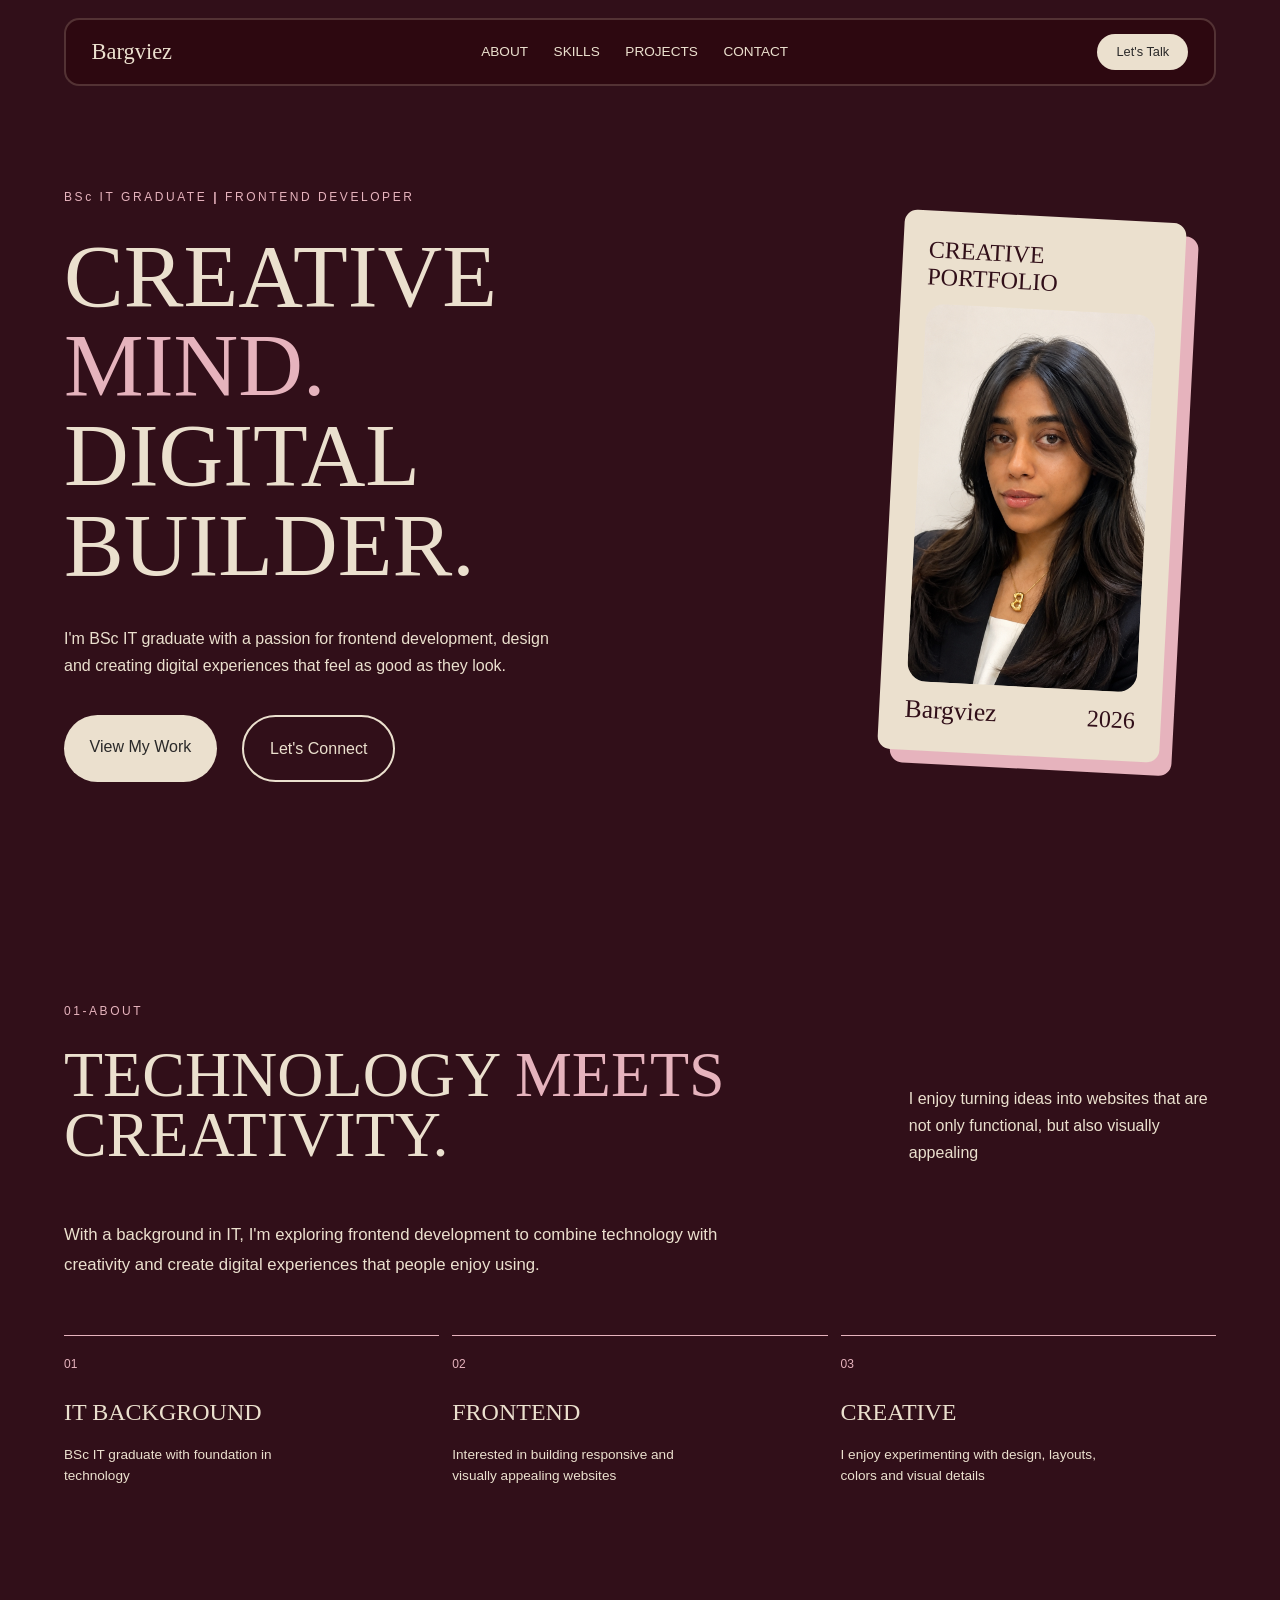
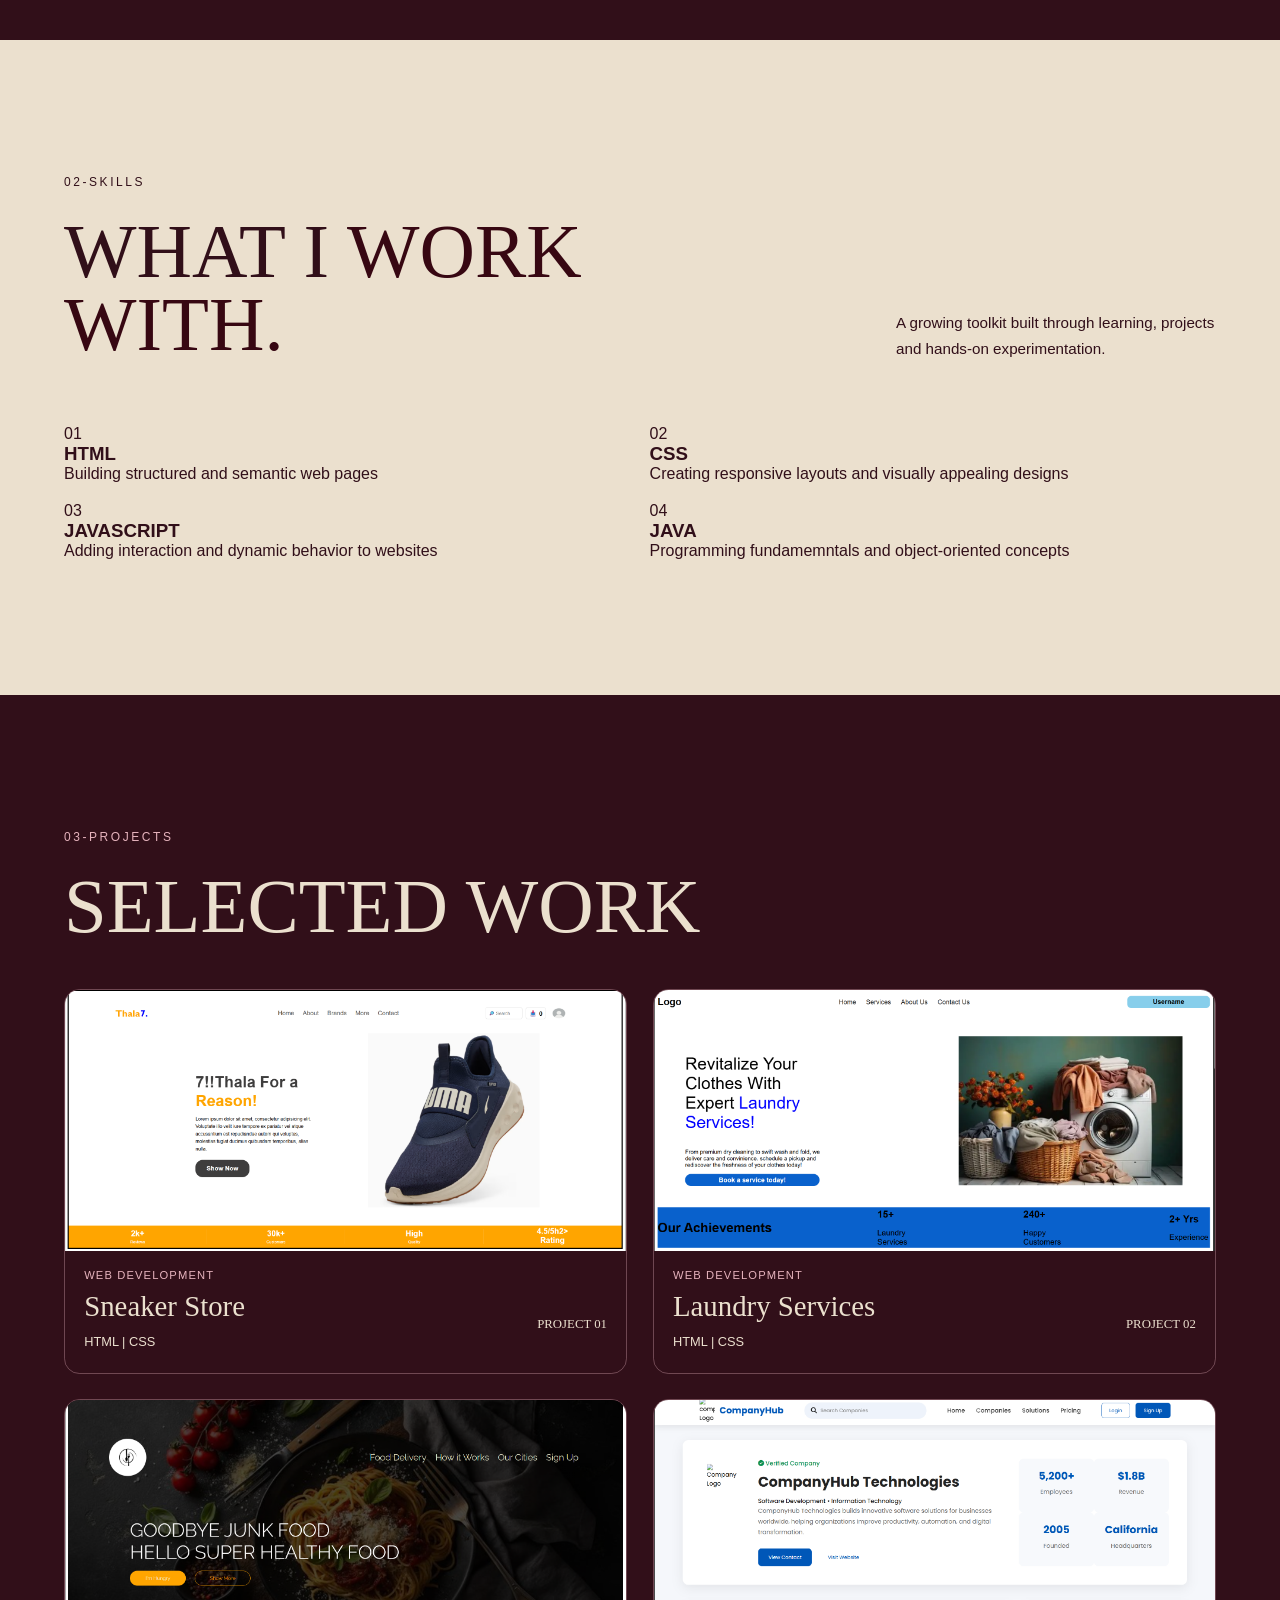
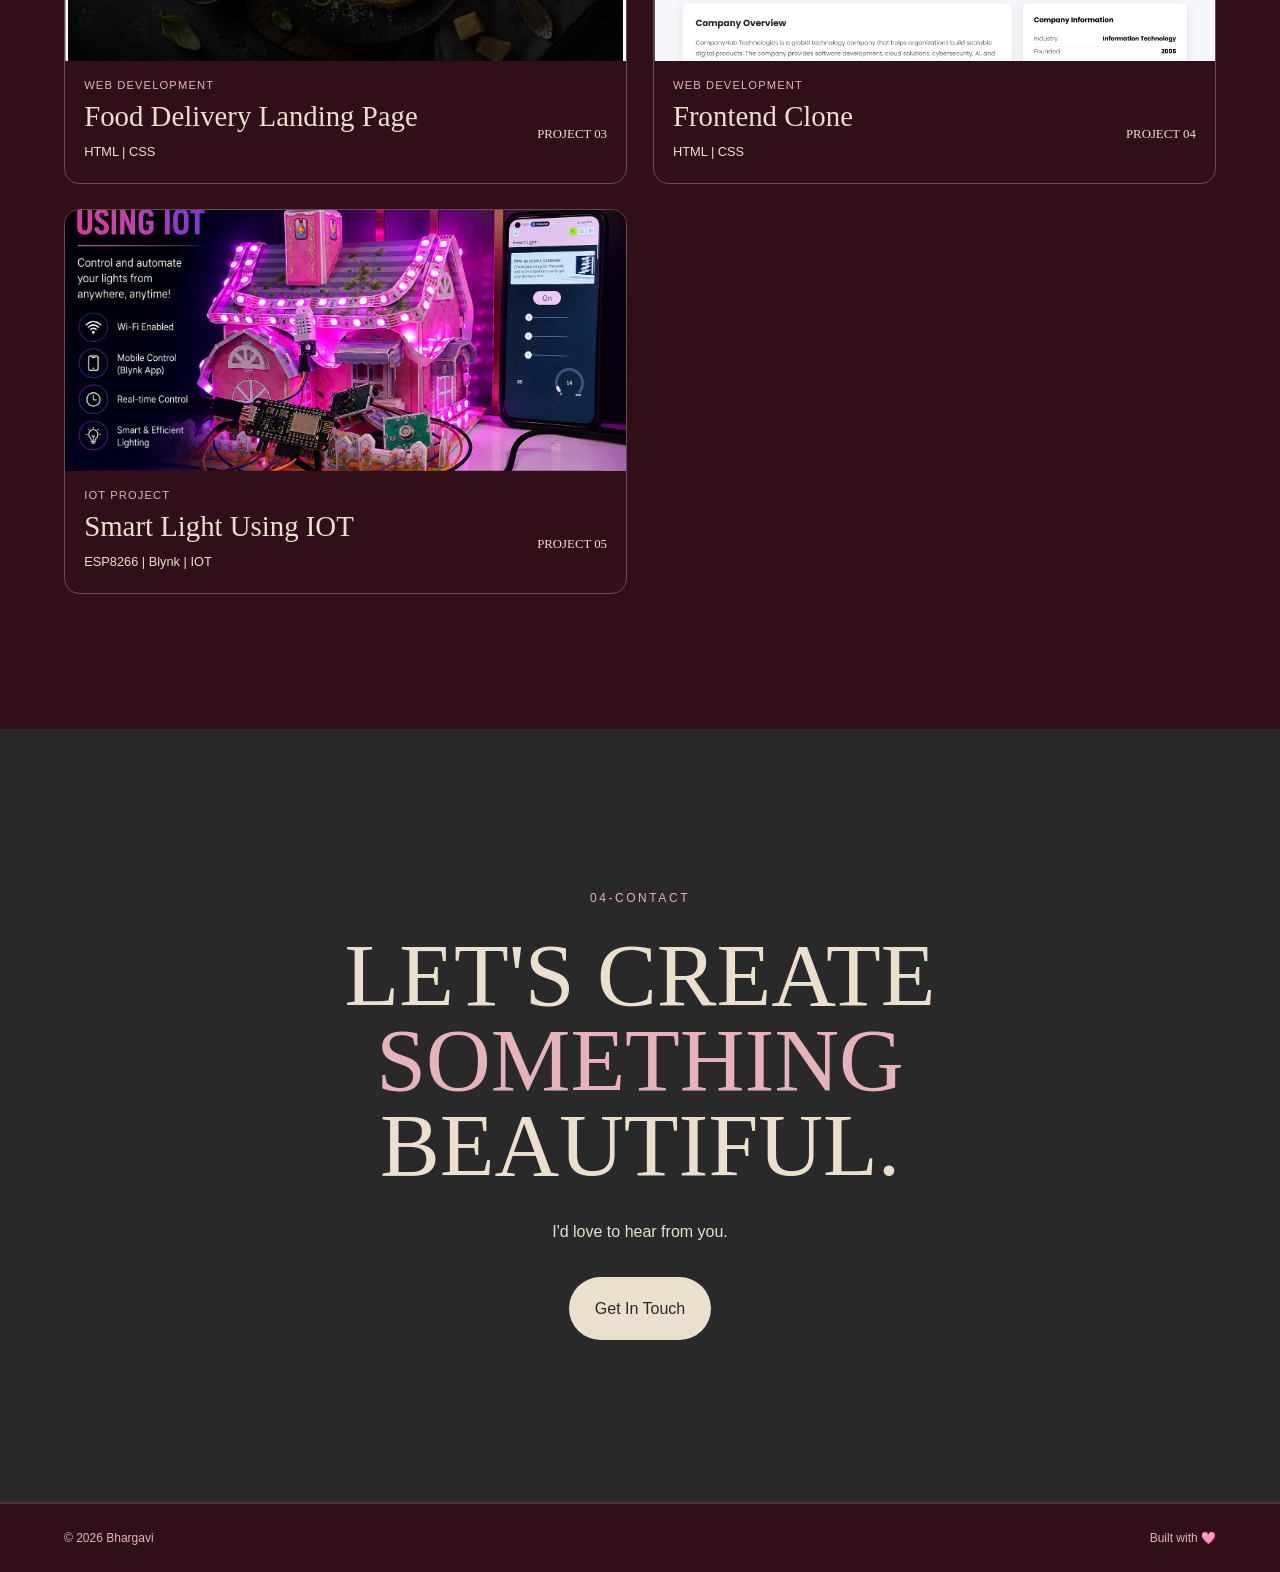
==== index.html @ 29aa765c "Add portfolio projects and source code" ====
<!DOCTYPE html>
<html lang="en">
<head>
    <meta charset="UTF-8">
    <meta name="viewport" content="width=device-width, initial-scale=1.0">
    <title>Bhargavi | Portfolio</title>
    <link rel="stylesheet" href="style.css">
</head>
<body>
    
<header class="navbar">
<a href="#" class="logo">Bargviez</a>
<nav>
    <a href="#about">ABOUT</a>
    <a href="#skills">SKILLS</a>
    <a href="#projects">PROJECTS</a>
    <a href="#contact">CONTACT</a>
</nav>
<a href="#contact" class="nav-button">Let's Talk</a>
</header>

<main>
    <section class="hero">
        <div class="hero-content">
            <p class="small-heading"> 
                BSc IT GRADUATE <b>|</b> FRONTEND DEVELOPER
            </p>
            <h1>CREATIVE<span>MIND.</span>DIGITAL BUILDER.</h1>
            <p class="hero-description"> 
                I'm BSc IT graduate with a passion for frontend development, design and creating digital experiences that feel as good as they look.
            </p>
            
            <div class="hero-buttons">
                <a href="#projects" class="primary-button">View My Work</a>
                <a href="#contact" class="secondary-button">Let's Connect</a>
            </div>
        </div>

        <div class="hero-visual">
            <div class="visual-card">
            <p>CREATIVE<br>PORTFOLIO</p>
            <img src="Profile.png" alt="">
            <div class="card-bottom">
            <span>Bargviez</span>
            <span>2026</span>
            </div>
</div>
        </div>
    </section>

    <section id="about" class="about">

    <p class="section-label">01-ABOUT</p>
        
    <div class="about-heading">
        <h2>TECHNOLOGY 
            <span>MEETS</span> 
            CREATIVITY.</h2>
        <p class="about-intro">
            I enjoy turning ideas into websites that are not only functional, but also visually appealing
        </p>
    </div>
    <div class="about-content">
        <p class="about-text">
            With a background in IT, I'm exploring frontend development to combine technology with creativity and create digital experiences that people enjoy using.
        </p>
            <div class="about-cards">
                <div class="about-card">
                    <span>01</span>
                    <h3>IT BACKGROUND</h3>
                    <p>BSc IT graduate with foundation in technology</p>
                </div>
                <div class="about-card">
                    <span>02</span>
                    <h3>FRONTEND</h3>
                    <p>Interested in building responsive and visually appealing websites</p>
                </div>
                    <div class="about-card">
                    <span>03</span>
                    <h3>CREATIVE</h3>
                    <p>
                        I enjoy experimenting with design, layouts, colors and visual details
                    </p>
                </div>
            </div>
    </div>
    </section>

    <section id="skills" class="skills">
        <p class="section-label">02-SKILLS</p>
        <div class="skills-heading">
            <h2>WHAT I
                <span>WORK WITH.</span>
            </h2>
            <p>
                A growing toolkit built through learning, 
                projects and hands-on experimentation.
            </p>
        </div>
        <div class="skills-grid">
            <div class="skill-crad">
                <span>01</span>
                <div>
                    <h3>HTML</h3>
                    <p>Building structured and semantic
                        web pages
                    </p>
                </div>
            </div>
            <div class="skill-crad">
                <span>02</span>
                <div>
                    <h3>CSS</h3>
                    <p>Creating responsive layouts and 
                        visually appealing designs
                    </p>
                </div>
            </div>
            <div class="skill-crad">
                <span>03</span>
                <div>
                    <h3>JAVASCRIPT</h3>
                    <p>Adding interaction and dynamic
                        behavior to websites
                    </p>
                </div>
            </div>
            <div class="skill-crad">
                <span>04</span>
                <div>
                    <h3>JAVA</h3>
                    <p>Programming fundamemntals and 
                        object-oriented concepts
                    </p>
                </div>
            </div>
        </div>
    </section>

    <section id="projects" class="projects">

        <p class="section-label">03-PROJECTS</p>
        
        <h2>SELECTED WORK</h2>
        
        <div class="projects-grid">
            
            <a href="Projects/CSS-Mini-Project-Sneaker-Store-main/index.html" class="project-link">
            <article class="project-card">
            <div class="project-img">
            <img src="images/Sneaker_Shoe.png" alt="">
            </div>
            <div class="project-info">
            <p>WEB DEVELOPMENT</p>
            <div class="project-title">
            <h3>Sneaker Store</h3>
            <span class="project-num">PROJECT 01</span>
            </div>
            <span>HTML | CSS</span>
            </div>
            </article>
            </a>

            <a href="Projects/Laundry-Service-Web-App-main/index.html" class="project-link">            
            <article class="project-card">
            <div class="project-img">
            <img src="images/Laundry_Service.png" alt="">
            </div>
            <div class="project-info">
            <p>WEB DEVELOPMENT</p>
            <div class="project-title">
            <h3>Laundry Services</h3>
            <span class="project-num">PROJECT 02</span>
            </div>
            <span>HTML | CSS</span>
            </div>
            </article>
            </a>

            <a href="Projects/Responsive-Food-Delivery-Landing-Page-main/index.html" class="project-link">
            <article class="project-card">    
            <div class="project-img">
            <img src="images/Food_Landing_Page.png" alt="">
            </div>
            <div class="project-info">
            <p>WEB DEVELOPMENT</p>
            <div class="project-title">
            <h3>Food Delivery Landing Page</h3>
            <span class="project-num">PROJECT 03</span>
            </div>
            <span>HTML | CSS</span>
            </div>
            </article>
            </a>

            <a href="Projects/Frontend_Clone-main/index.html" class="project-link">
            <article class="project-card">
            <div class="project-img">
            <img src="images/Frontend_Clone.png" alt="">
            </div>
            <div class="project-info">
            <p>WEB DEVELOPMENT</p>
            <div class="project-title">
            <h3>Frontend Clone</h3>
            <span class="project-num">PROJECT 04</span>
            </div>
            <span>HTML | CSS</span>
            </div>
            </article>
            </a>

            <article class="project-card">
            <div class="project-img">
            <img src="images/Smart_Light.png" alt="">
            </div>
            <div class="project-info">
            <p>IOT PROJECT</p>
            <div class="project-title">
            <h3>Smart Light Using IOT</h3>
            <span class="project-num">PROJECT 05</span>
            </div>
            <span>ESP8266 | Blynk | IOT</span>
            </div>
        </article>
        </div>
    </section>

    <section id="contact" class="contact">
        <p class="section-label">04-CONTACT</p>
        <h2>LET'S CREATE <span>SOMETHING</span> BEAUTIFUL.</h2>
        <p>I'd love to hear from you.</p>
        <a href="mailto:bhargaviambre1605@gmail.com " class="primary-button">
            Get In Touch
        </a>

    </section>
</main>

    <footer>
        <p>© 2026 Bhargavi</p>
        <p>Built with 🩷</p>
    </footer>
</body>
</html>
---- style.css ----
:root {
    --burgundy : #310f19;
    --burgundy-dark : #370712;
    --nude: #ebe0ce;
    --rose-smoke: #e6b3bd;
    --off-black: #2a2929;
    --white: #efeae3;

    --heading-font:Georgia, serif;
    --body-font: Arial, sans-serif;
}

*{
    margin: 0;
    padding: 0;
    box-sizing: border-box;
}
html{
    scroll-behavior: smooth;
}
body{
    background-color: var(--burgundy);
    color: var(--nude);
    font-family: var(--body-font);
}

.navbar{
    width: 90%;
    margin: 2vh auto;
    padding: 1.5vh 2vw;
    display: flex;
    align-items: center;
    justify-content: space-between;
    border: 0.2vw solid rgba(232, 217, 193, 0.2);
    border-radius: 1.2vw;
    background-color: rgba(45, 7, 13, 0.7);
}

.logo{
    color: var(--nude);
    text-decoration: none;
    font-family: var(--heading-font);
    font-size: 1.4rem;
}
.navbar nav{
    display: flex;
    gap: 2vw;
}
.navbar nav a{
    color: var(--nude);
    text-decoration: none;
    font-size: 0.85rem;
    transition: 0.3s;
}
.navbar nav a:hover{
    color: var(--rose-smoke);
}

.nav-button{
    text-decoration: none;
    color: var(--off-black);
    background-color: var(--nude);
    padding: 1.2vh 1.5vw;
    border-radius: 2vw;
    font-size: 0.8rem;
    transition: 0.3s;
}
.nav-button:hover{
    background-color: var(--rose-smoke);
}

.hero{
    min-height: 85vh;
    width: 90%;
    margin: auto;
    display: flex;
    align-items: center;
    justify-content: space-between;
    gap: 5vw;
}
.hero-content{
    width: 58%;
}

.small-heading, .section-label{
    color: var(--rose-smoke);
    font-size: 0.75rem;
    letter-spacing: 0.16rem;
    margin-bottom: 3vh;
}
.hero h1{
    font-family: var(--heading-font);
    font-size: clamp(3rem, 7vw, 7rem);
    font-weight: normal;
    line-height: 1;
    margin-bottom: 4vh;
}

.hero h1 span{
    display: block;
    color: var(--rose-smoke);
}
.hero-description{
    width: 75%;
    color: var(--nude);
    line-height: 1.7;
    font-size: 1rem;
    margin-bottom: 4vh;
}

.hero-buttons{
    display: flex;
    gap: 2vw;
}
.primary-button, .secondary-button{
    display: inline-block;
    padding: 2.5vh 2vw;
    text-decoration: none;
    border-radius: 3vw;
    transition: 0.3s;
}
.primary-button{
    background-color: var(--nude);
    color: var(--off-black);
}
.secondary-button{
    border: 0.2vw solid var(--nude);
    color: var(--nude);
}
.primary-button:hover{
    background-color: var(--rose-smoke);
    transform: translateY(-0.5vh);
}
.secondary-button:hover{
    background-color: var(--rose-smoke);
    color: var(--off-black);
    transform: translateY(-0.5vh);
}

.hero-visual{
    width: 32%;
    display: flex;
    justify-content: center;
}
.visual-card{
    width: 22vw;
    height: 60vh;
    background-color: var(--nude);
    color: var(--burgundy);
    display: flex;
    flex-direction: column;
    justify-content: space-between;
    padding: 2vw;
    border-radius: 1vw;
    transform: rotate(3deg);
    box-shadow: 1vw 1vw 0 var(--rose-smoke);
}

.visual-card img{
    width: 100%;
    height: 42vh;
    object-fit: cover;
    border-radius: 1.5vw;
    display: block;
}
.card-bottom{
    display: flex;
    justify-content: space-between;
    align-items: center;
}
.card-bottom span:first-child{
    font-family: var(--heading-font);
    font-size: 1.6rem;
}
.card-bottom span:last-child{
    font-family: var(--heading-font);
    font-size: 1.5rem;
}
.visual-card p{
    font-family: var(--heading-font);
    font-size: 1.5rem;
}
.visual-card span{
    font-family: var(--heading-font);
    font-size: 1.6rem;
    text-align: right;
}

.about{
    width: 90%;
    margin: auto;
    padding: 15vh 0;
}
.about h2, .skills h2, .projects h2, .contact h2{
    font-family: var(--heading-font);
    font-weight: normal;
    font-size: clamp(2.5rem, 6vw, 6rem);
    line-height: 0.95;
    margin-bottom: 0;
}

.about h2 span, .contact h2 span{
    color: var(--rose-smoke);
}
.about-heading{
    display: flex;
    justify-content: space-between;
    align-items: flex-end;
    gap: 6vw;
}
.about-heading h2{
    max-width: 60%;
    font-size: clamp(3rem, 5vw, 5.5rem);
}
.about-intro{
    max-width: 24vw;
    margin-top: 2vh;
    line-height: 1.7;
    font-size: 1rem;
}
.about-content{
    margin-top: 6vh;
}
.about-text{
    max-width: 55vw;
    line-height: 1.8;
    font-size: 1.05rem;
}
.about-cards{
    display: grid;
    grid-template-columns: repeat(3, 1fr);
    gap: 1vw;
    margin-top: 6vh;
}
.about-card{
    border-top: 1px solid var(--rose-smoke);
    padding: 2vh 0;
}
.about-card span{
    color: var(--rose-smoke);
    font-size: 0.75rem;
}
.about-card h3{
    font-family: var(--heading-font);
    font-weight: normal;
    font-size: 1.5rem;
    margin: 3vh 0 2vh;
}
.about-card p{
    font-size: 0.85rem;
    line-height: 1.6;
    max-width: 20vw;
}


.skills{
    background-color: var(--nude);
    color: var(--burgundy);
    padding: 15vh 5%;
}
.skills .section-label{
    color: var(--burgundy);
}
.skills-heading{
    display: flex;
    justify-content: space-between;
    align-items: flex-end;
    gap: 5vw;
    margin-bottom: 7vh;
}
.skills-heading h2{
    max-width: 60%;
}
.skills-heading h2 span{
    color: var(--burgundy-dark);
}
.skills-heading > p{
    max-width: 25vw;
    line-height: 1.7;
    font-size: 0.95rem;
}
.skills-grid{
    display: grid;
    grid-template-columns: repeat(2, 1fr);
    gap: 1.5vw;
}
.skill-card{
    background-color: var(--burgundy);
    color: var(--nude);
    padding: 3vh 2vw;
    min-height: 30vh;
    border-radius: 1vw;
    display: flex;
    flex-direction: column;
    justify-content: space-between;
    transition: 0.3s;
}
.skill-card:hover{
    transform: translateY(-1vh);
    background-color: var(--burgundy-dark);
}
.skill-card > span{
    color: var(--rose-smoke);
    font-size: 0.75rem;
    letter-spacing: 0.1em;
}
.skill-card h3{
    font-family: var(--heading-font);
    font-size: clamp(2rem, 3vw, 3rem);
    font-weight: normal;
    margin-bottom: 2vh;
}
.skill-card p{
    font-size: 0.9rem;
    line-height: 1.6;
    max-width: 30vw;
}

.projects{
    width: 90%;
    margin: auto;
    padding: 15vh 0;
}
.projects h2{
    font-family: var(--heading-font);
    font-weight: normal;
    font-size: clamp(3rem, 6vw, 6rem);
    line-height: 0.95;
    margin-bottom: 5vh;
}
.projects-grid{
    display: grid;
    grid-template-columns: repeat(2,1fr);
    gap: 2vw;
}
.project-card{
    background-color:transparent;
    border: 1px solid rgba(230, 179, 189, 0.35);
    border-radius: 1.2vw;
    overflow: hidden;
    transition: 0.3s ease;
}
.project-card:hover{
    transform: translateY(-1vh);
}
.project-img{
    width: 100%;
    aspect-ratio: 2.15/1;
    background-color: var(--off-black);
    position: relative;
    overflow: hidden;
}
.project-img img{
    width: 100%;
    height: 100%;
    object-fit: cover;
    object-position: center;
    display: block;
    transition: transform 0.5s ease;
}
.project-card:hover .project-img img{
    transform: scale(1.03);
}
.project-num{
    color: var(--nude);
    font-family: var(--heading-font);
    font-size: 0.9rem;
    white-space: nowrap;
}
.project-info{
    padding: 2vh 1.5vw 2.5vh;
}
.project-info p{
    color: var(--rose-smoke);
    font-size: 0.7rem;
    letter-spacing: 0.1em;
    margin-bottom: 1vh;
}
.project-info h3{
    font-family: var(--heading-font);
    font-size: 1.8rem;
    font-weight: normal;
    margin: 0 0 1vh;
}
.project-info span{
    font-size: 0.8rem;
    color: var(--nude);
}
.project-link{
    text-decoration: none;
    color: inherit;
    display: block;
}
.project-title{
    display: flex;
    justify-content: space-between;
    align-items: flex-end;
    gap: 1vw;
}
.project-title h3{
    margin: 0 0 1vh;
}
.contact{
    background-color: var(--off-black);
    padding: 18vh 5%;
    text-align: center;
}
.contact .section-label{
    color: var(--rose-smoke);
}
.contact h2{
    max-width: 80vw;
    margin: 0 auto 4vh;
    font-family: var(--heading-font);
    font-weight: normal;
    font-size: clamp(3rem, 7vw, 7rem);
    line-height: 0.95;
}
.contact h2 span{
    color: var(--rose-smoke);
}

.contact > p:not(.section-label){
    margin-bottom: 4vh;
    color: var(--nude);
    font-size: 1rem;
}
.contact .primary-button{
    display: inline-block;
}

footer{
    padding: 3vh 5%;
    display: flex;
    justify-content: space-between;
    align-items: center;
    font-size: 0.75rem;
    color: var(--rose-smoke);
    border-top: 2px solid rgba(230, 179, 189, 0.2);
}

@media (max-width: 768px){
    .navbar{
        width: 92%;
    }
    .navbar nav{
        display: none;
    }
    .hero{
        min-height: auto;
        padding: 10vh 0;
    }
    .hero-content{
        width: 55%;
    }
    .hero-buttons{
        flex-direction: column;
        width: 100%;
    }
    .primary-button, .secondary-button{
        text-align: center;
    }
    .hero-visual{
        width: 40%;
        justify-content: center;
    }
    .hero-description{
        width: 90%;
    }
    .about-heading{
        flex-direction: column;
        align-items: flex-start;
        gap: 2vh;
    }
    .about-heading h2{
        max-width: 100%;
    }
    .about-intro{
        max-width: 80%;
    }
    .about-text{
        max-width: 90%;
    }
    .about-cards{
        grid-template-columns: 1fr 1fr;
        gap: 3vw;
    }
    .about-card p{
        max-width: 100%;
    }

    .visual-card{
        width: 30vw;
        height: 52vh;
        padding: 1.5vw;
    }
    .visual-card img{
        width: 100%;
        height: 34vh;
        object-fit: cover;
        border-radius: 1.2vw;
    }
    .skills-grid{
        grid-template-columns: 1fr 1fr;
        gap: 2vw;
    }
    .skills-heading{
        flex-direction: column;
        align-items: flex-start;
        gap: 2vh;
    }
    .skills-heading h2{
        max-width: 100%;
    }
    .skills-heading > p{
        max-width: 80%;
    }
    .skill-card{
        min-height: 25vh;
    }
    .skill-card p{
        max-width: 100%;
    }
    .projects{
        width: 90%;
        padding: 10vh 0;
    }
    .projects-grid{
        grid-template-columns: 1fr;
        gap: 4vh;
    }
    .project-img{
        height: 35vh;
    }
    .project-info h3{
        font-size: 1.8rem;
    }
    .contact{
        padding: 12vh 5%;
    }
    .contact h2{
        max-width: 100%;
        font-size: clamp(2.8rem, 9vw, 5rem);
    }
    footer{
        flex-direction: column;
        gap: 1vh;
    }
}

@media (max-width:600px) {
    .hero{
        flex-direction: column;
        align-items: flex-start;
    }
    .hero-content{
        width: 100%;
    }
    .hero-visual{
        width: 100%;
        justify-content: center;
        margin-top: 5vh;
    }
    .visual-card{
        width: 50vw;
        height: 60vh;
        margin-top: 5vh;
    }
    .visual-card{
        width: 65vw;
        height: 60vh;
        padding: 2vw;
    }
    .visual-card img{
        height: 50vh;   
    }
}

@media(max-width:480px){
    .navbar{
        width: 92%;
        padding: 1.5vh 3vw;
        border-radius: 3vw;
    }
    .logo{
        font-size: 1.2rem;
    }
    .nav-button{
        padding: 1.2vh 4vw;
        font-size: 0.75rem;
    }
    .hero{
        padding: 8vh 0;
        gap: 4vh;
    }
    .hero-content{
        width: 100%;
    }
    .hero-description{
        width: 100%;
        font-size: 0.9rem;
    }
    .hero-buttons{
        gap: 1.5vh;
    }
    .primary-button, .secondary-button{
        width: 100%;
        padding: 2vh 4vw;
    }
    .hero-visual{
        width: 100%;
        margin-top: 2vh;
    }
    .visual-card{
        width: 70vw;
        height: 65vh;
    }
    .visual-card img{
        height: 43vh;
    }
    .hero h1{
        font-size: 3.2rem;
    }
    .skills-grid{
        grid-template-columns: 1fr;
    }
    .skill-card{
        min-height: 22vh;
    }
    .skills-heading > p{
        max-width: 100%;
    }
    .about-cards{
        grid-template-columns: 1fr;
        gap: 4vh;
    }
    .about-intro, .about-text{
        max-width: 100%;
    }
    .about h2, .skills h2, .projects h2, .contact h2{
        font-size: 3rem;
    }
    .projects{
        width: 90%;
        padding: 8vh 0;
    }
    .projects h2{
        font-size: clamp(2.5rem, 12vw, 4rem);
    }
    .projects-grid{
        grid-template-columns: 1fr;
        gap: 3vh;
    }
    .project-img{
        height: 28vh;
    }
    .project-info{
        padding: 2vh 4vw 2.5vh;
    }
    .project-info h3{
        font-size: 1.5rem;
    }
    .project-num{
        font-size: 0.75rem;
    }
    .project-title{
        gap: 2vw;
    }
    .contact{
        padding: 10vh 5%;
    }
    .contact h2{
        font-size: 3rem;
    }
    .contact > p:not(.section-label){
        font-size: 0.9rem;
    }
}
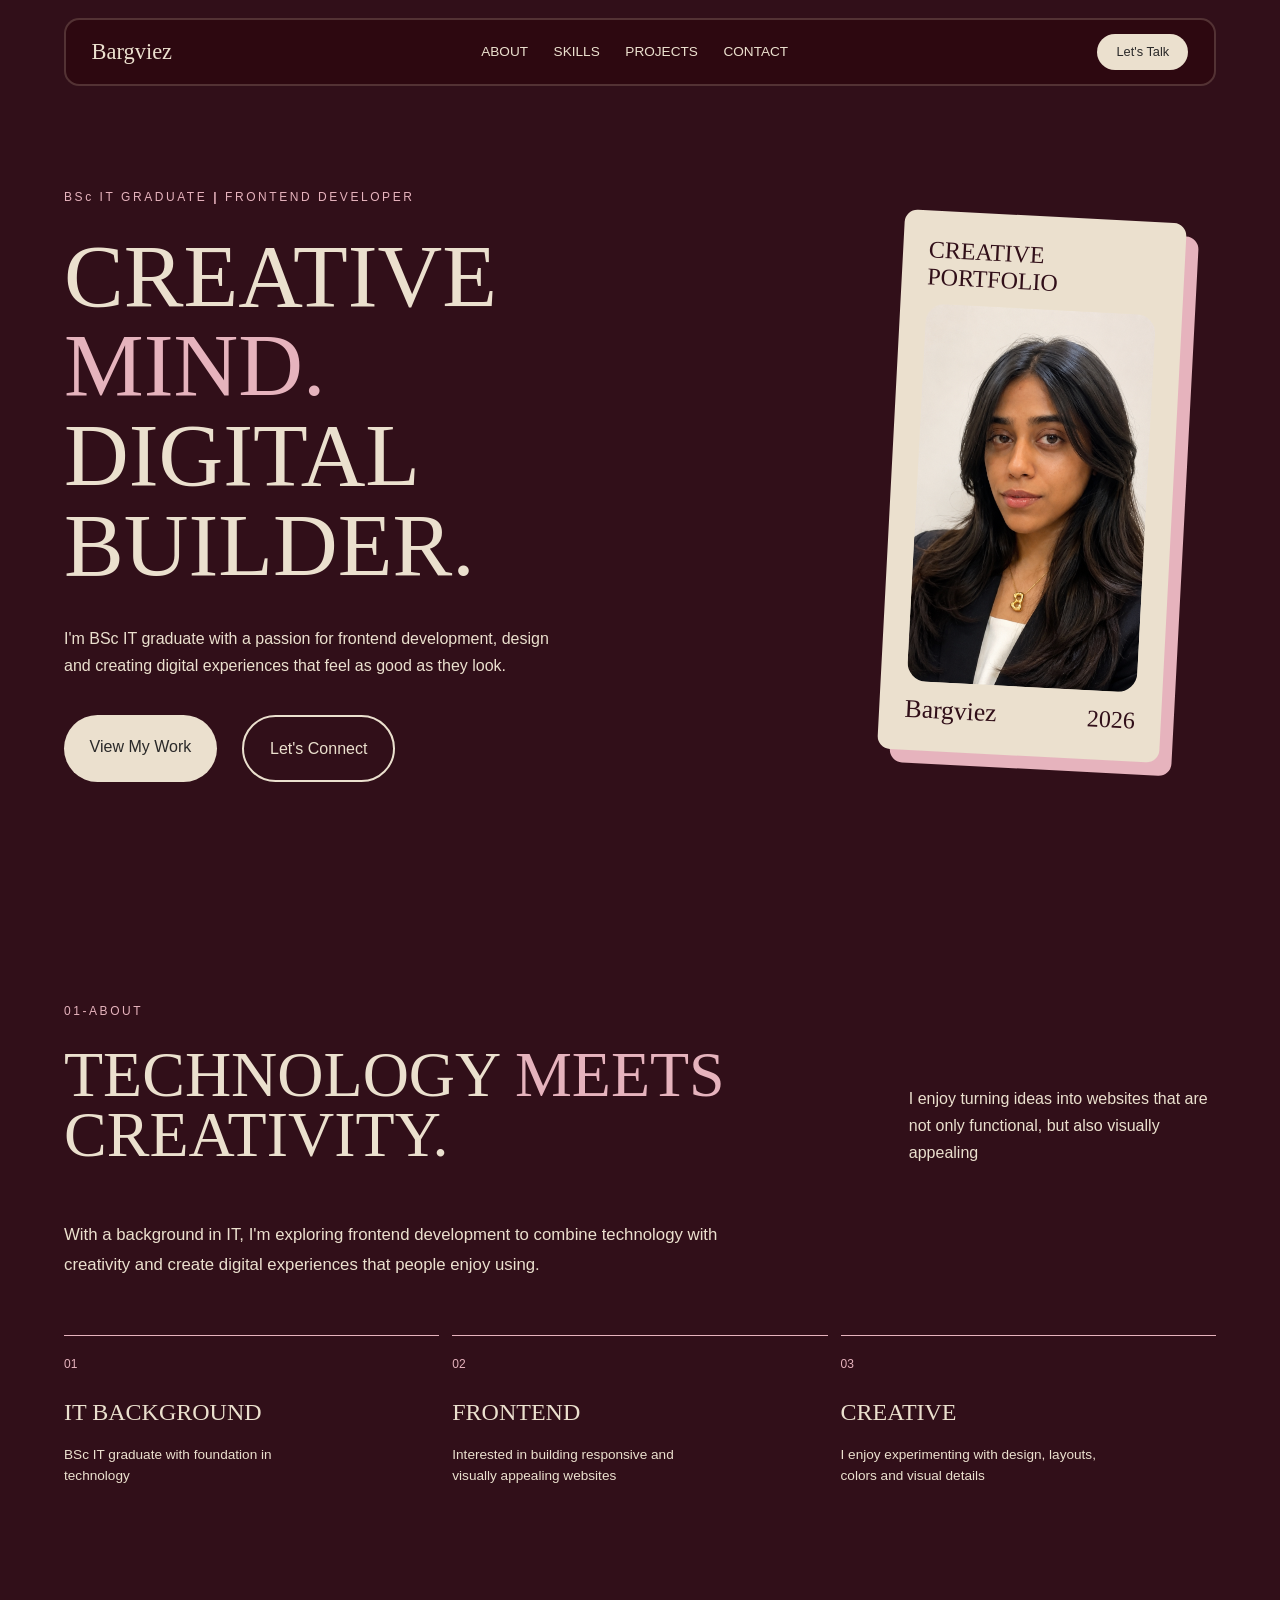
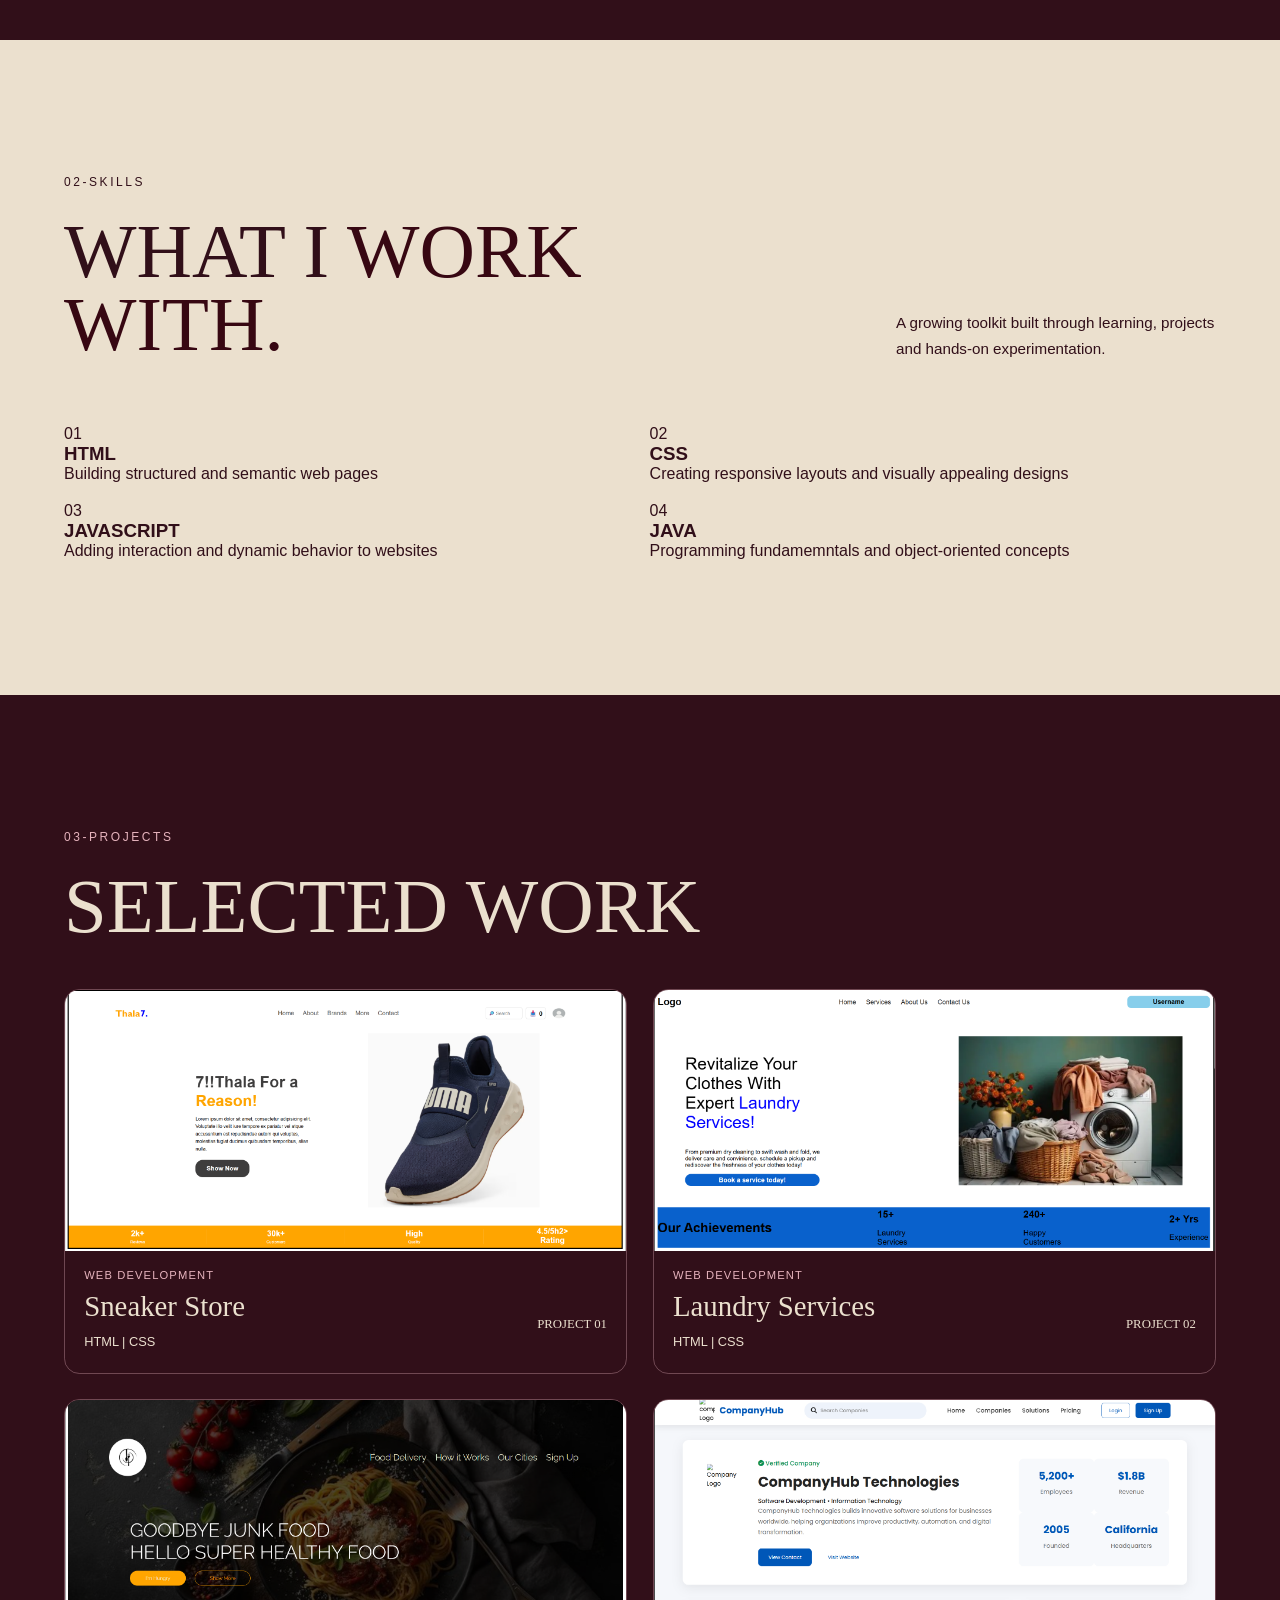
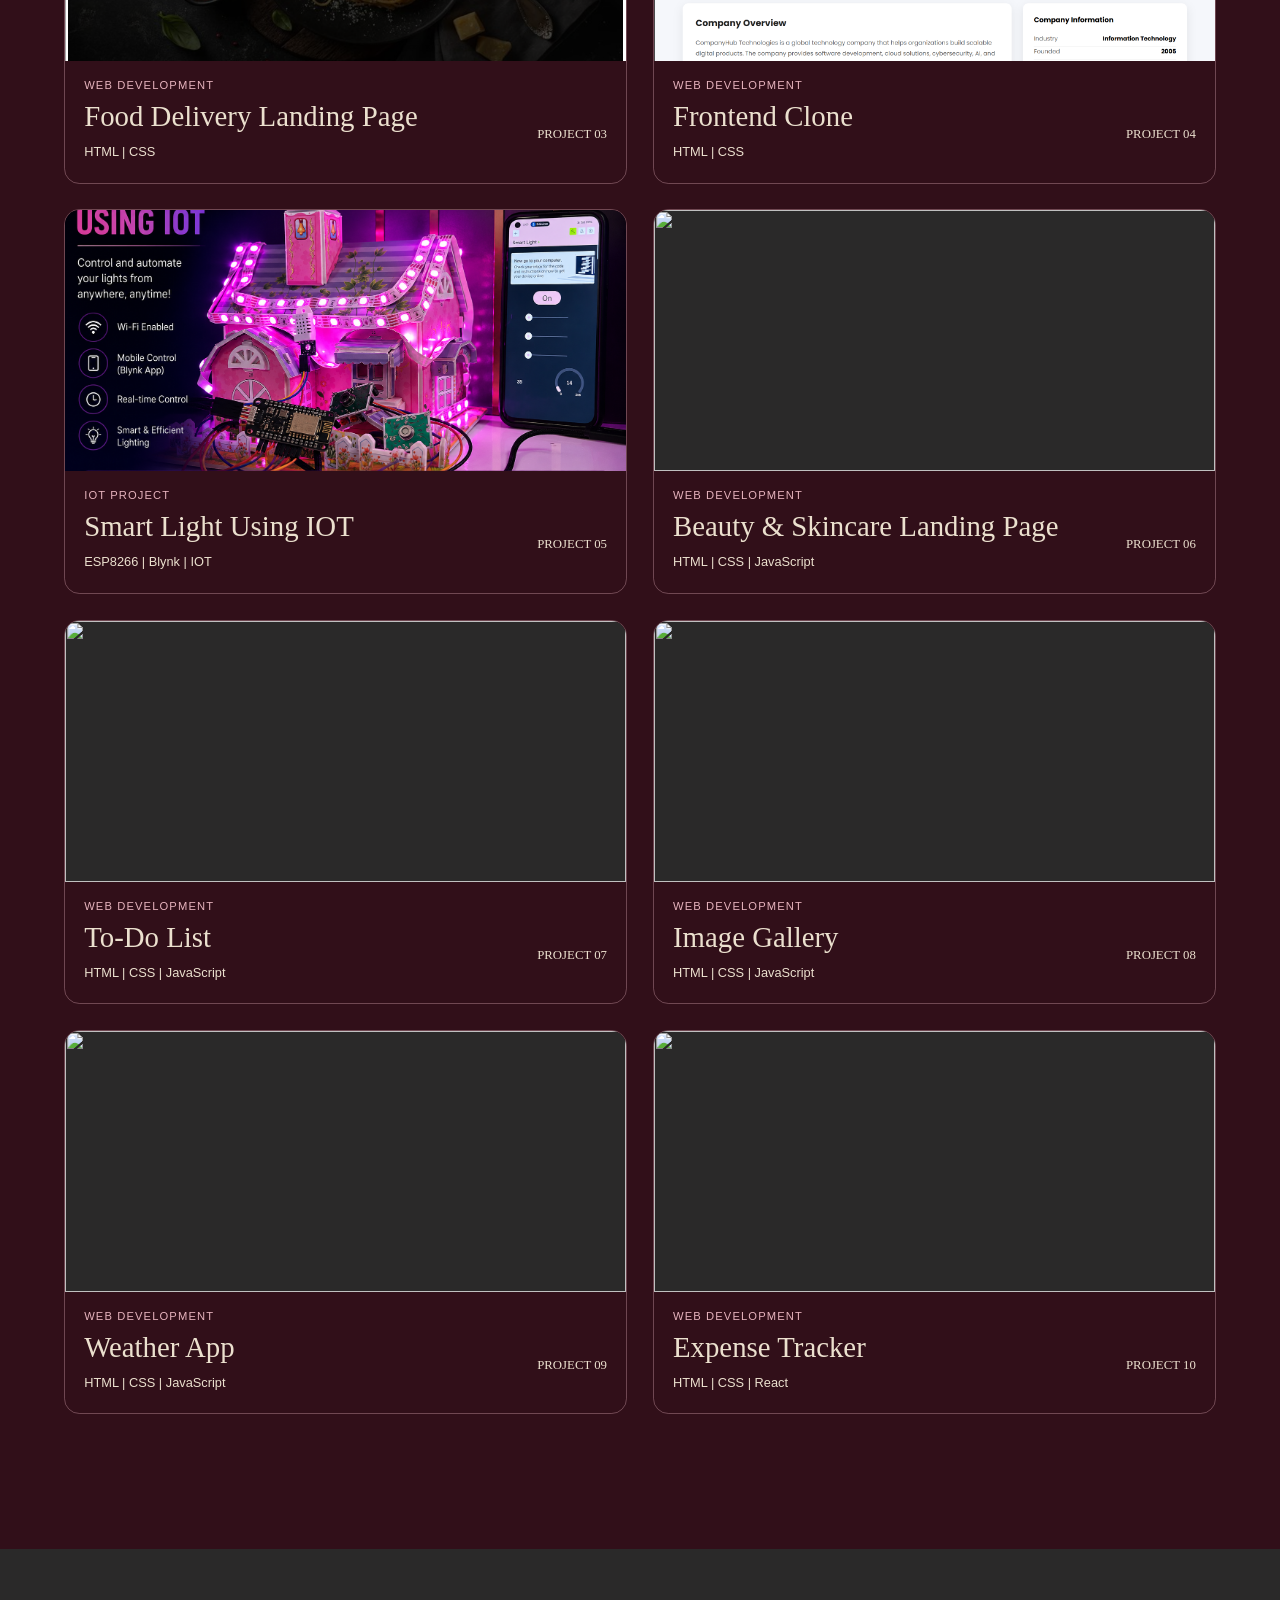
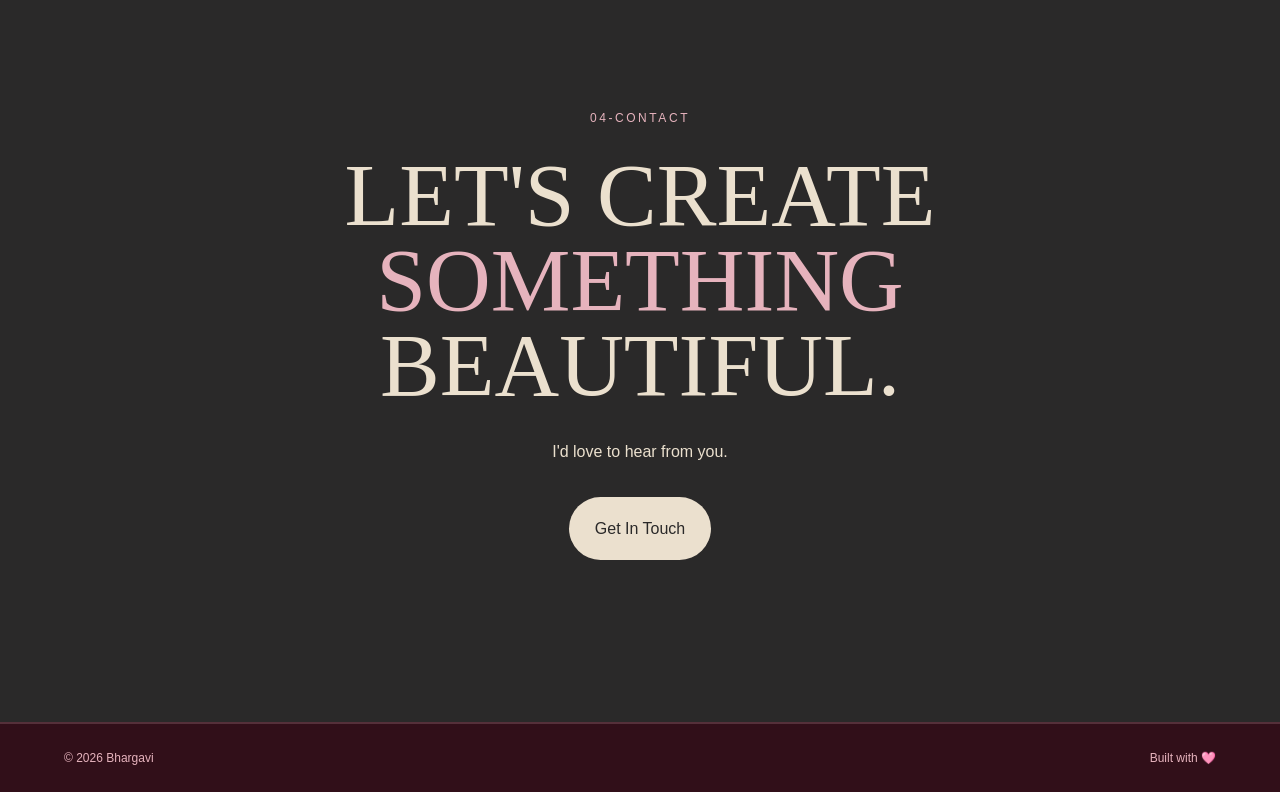
==== commit 4d4398b0: "Add multiple project cards to index.html" ====
--- a/index.html
+++ b/index.html
@@ -222,6 +222,87 @@
             <span>ESP8266 | Blynk | IOT</span>
             </div>
         </article>
+
+            <a href="Projects/Responsive-Landing-Page-main/index.html" class="project-link">
+            <article class="project-card">
+            <div class="project-img">
+            <img src="images/Beauty-landing.png" alt="">
+            </div>
+            <div class="project-info">
+            <p>WEB DEVELOPMENT</p>
+            <div class="project-title">
+            <h3>Beauty & Skincare Landing Page</h3>
+            <span class="project-num">PROJECT 06</span>
+            </div>
+            <span>HTML | CSS | JavaScript</span>
+            </div>
+            </article>
+            </a>
+
+            <a href="Projects/To-Do-List-main/index.html" class="project-link">
+            <article class="project-card">
+            <div class="project-img">
+            <img src="images/To-Do.png" alt="">
+            </div>
+            <div class="project-info">
+            <p>WEB DEVELOPMENT</p>
+            <div class="project-title">
+            <h3>To-Do List</h3>
+            <span class="project-num">PROJECT 07</span>
+            </div>
+            <span>HTML | CSS | JavaScript</span>
+            </div>
+            </article>
+            </a>
+
+            <a href="Projects/Image-Gallery-main/index.html" class="project-link">
+            <article class="project-card">
+            <div class="project-img">
+            <img src="images/Gallery.png" alt="">
+            </div>
+            <div class="project-info">
+            <p>WEB DEVELOPMENT</p>
+            <div class="project-title">
+            <h3>Image Gallery</h3>
+            <span class="project-num">PROJECT 08</span>
+            </div>
+            <span>HTML | CSS | JavaScript</span>
+            </div>
+            </article>
+            </a>
+
+            <a href="Projects/Weather-App-main/index.html" class="project-link">
+            <article class="project-card">
+            <div class="project-img">
+            <img src="images/Weather.png" alt="">
+            </div>
+            <div class="project-info">
+            <p>WEB DEVELOPMENT</p>
+            <div class="project-title">
+            <h3>Weather App</h3>
+            <span class="project-num">PROJECT 09</span>
+            </div>
+            <span>HTML | CSS | JavaScript</span>
+            </div>
+            </article>
+            </a>
+
+            <a href="Projects/expense-tracker-main/index.html" class="project-link">
+            <article class="project-card">
+            <div class="project-img">
+            <img src="images/Expense.png" alt="">
+            </div>
+            <div class="project-info">
+            <p>WEB DEVELOPMENT</p>
+            <div class="project-title">
+            <h3>Expense Tracker</h3>
+            <span class="project-num">PROJECT 10</span>
+            </div>
+            <span>HTML | CSS | React</span>
+            </div>
+            </article>
+            </a>
+            
         </div>
     </section>
 
@@ -241,4 +322,4 @@
         <p>Built with 🩷</p>
     </footer>
 </body>
-</html>+</html>
